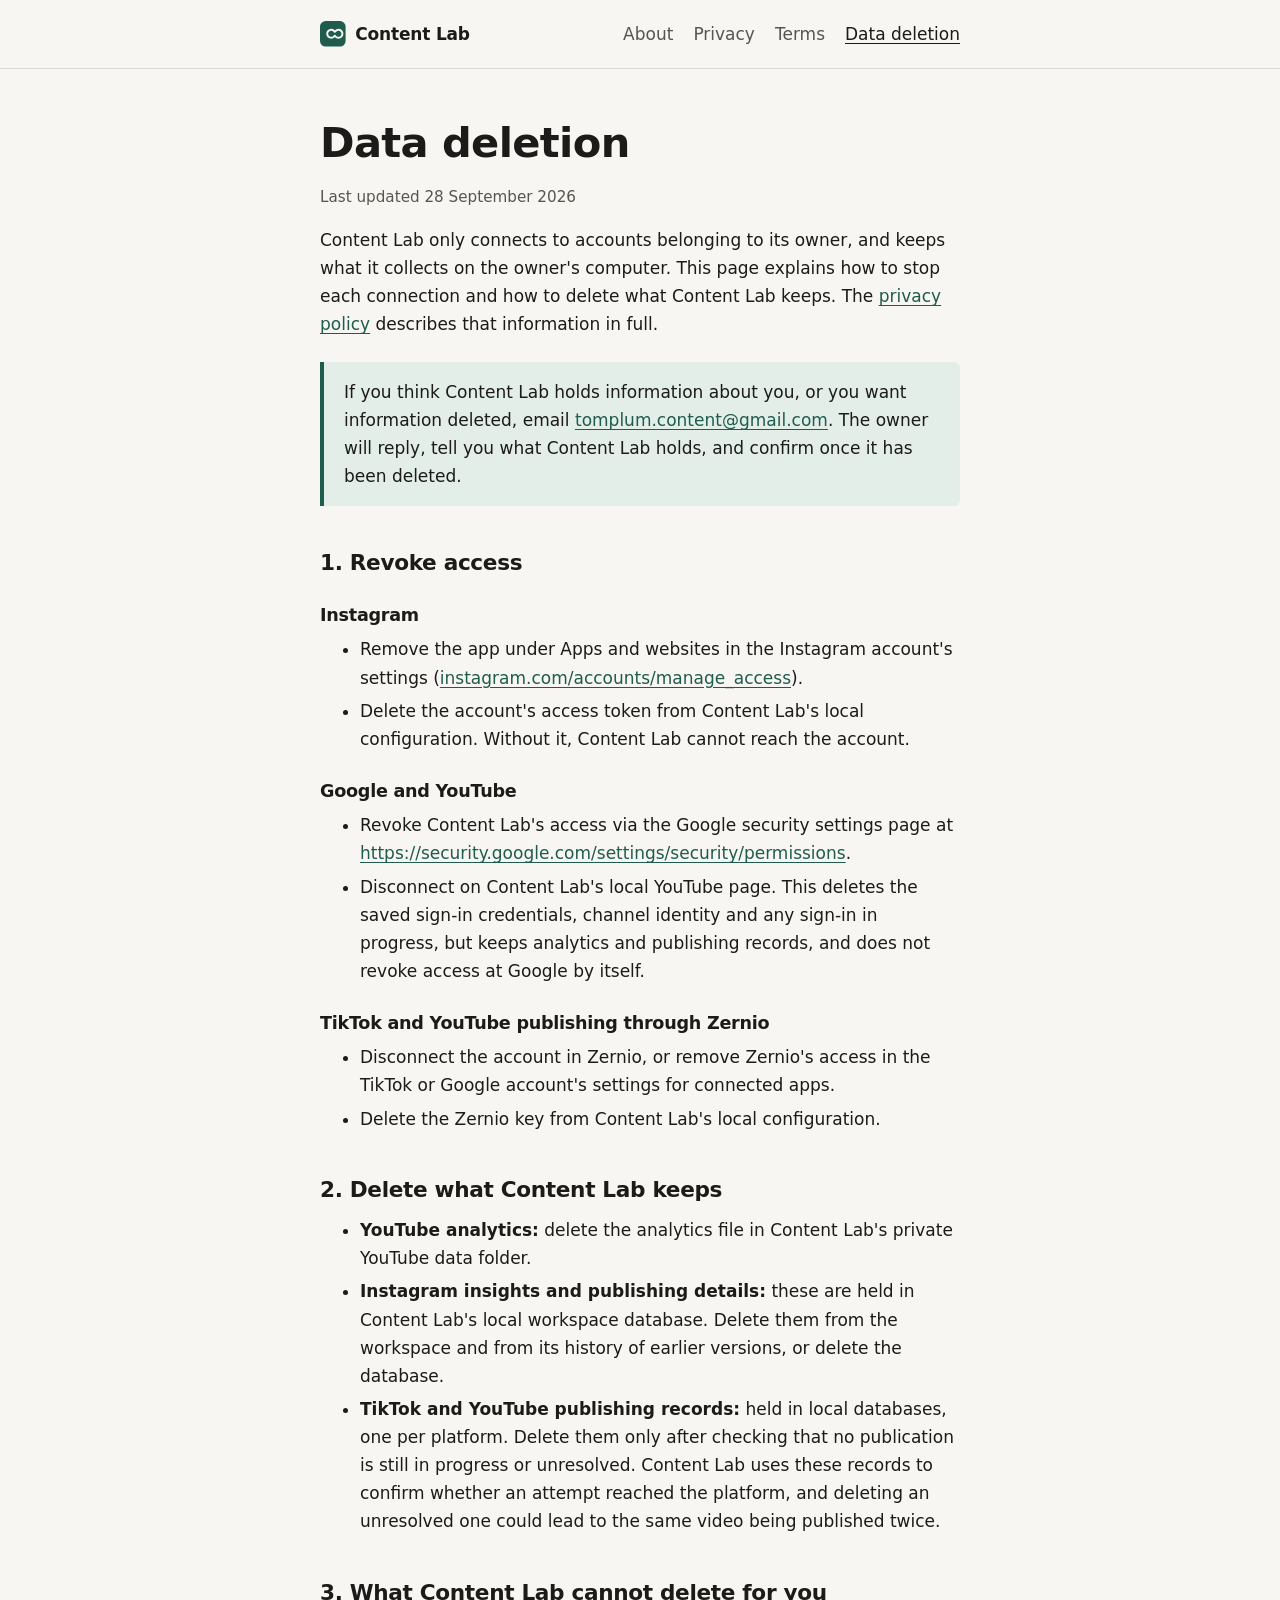
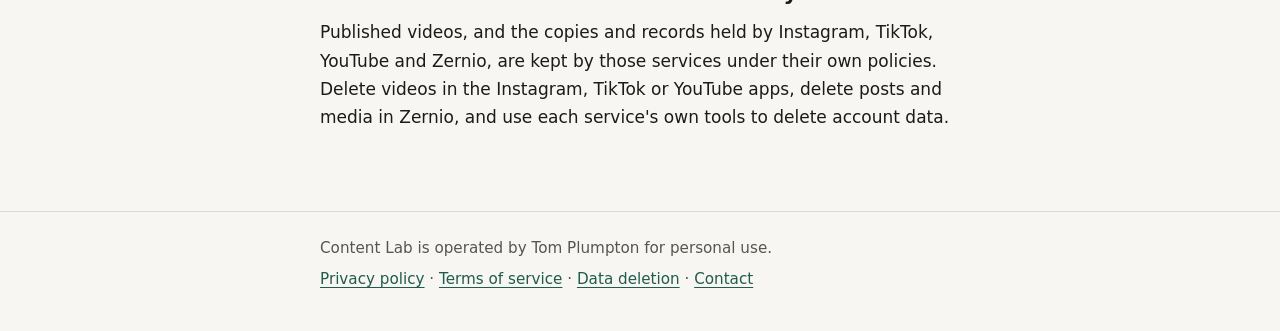
==== data-deletion/index.html @ 89e65e2d "Cover Instagram, TikTok and Zernio, and add data deletion instructions Content Lab publishes to Inst" ====
<!doctype html>
<html lang="en-GB">
<head>
  <meta charset="utf-8">
  <meta name="viewport" content="width=device-width, initial-scale=1">
  <title>Data deletion · Content Lab</title>
  <meta name="description" content="How to revoke Content Lab's access on Instagram, Google, TikTok and Zernio, and how to delete the information it keeps.">
  <link rel="icon" href="../favicon.svg" type="image/svg+xml">
  <link rel="stylesheet" href="../styles.css">
</head>
<body>
  <a class="skip" href="#main">Skip to content</a>
  <header class="site">
    <div class="wrap">
      <a class="brand" href="../" aria-label="Content Lab home">
        <svg viewBox="0 0 32 32" aria-hidden="true"><rect width="32" height="32" rx="7" fill="#1f5c4d"/><path d="M9 16a5 5 0 0 1 8.5-3.5l1 1 1-1A5 5 0 1 1 19.5 19.5l-1-1-1 1A5 5 0 0 1 9 16Z" fill="none" stroke="#f7f6f2" stroke-width="2.4" stroke-linejoin="round"/></svg>
        Content Lab
      </a>
      <nav aria-label="Site">
        <ul>
          <li><a href="../">About</a></li>
          <li><a href="../privacy/">Privacy</a></li>
          <li><a href="../terms/">Terms</a></li>
          <li><a href="./" aria-current="page">Data deletion</a></li>
        </ul>
      </nav>
    </div>
  </header>

  <main id="main">
    <div class="wrap">
      <h1>Data deletion</h1>
      <p class="meta">Last updated 28 September 2026</p>
      <p>Content Lab only connects to accounts belonging to its owner, and keeps what it collects on the owner's computer. This page explains how to stop each connection and how to delete what Content Lab keeps. The <a href="../privacy/">privacy policy</a> describes that information in full.</p>

      <div class="note">
        <p>If you think Content Lab holds information about you, or you want information deleted, email <a href="mailto:tomplum.content@gmail.com">tomplum.content@gmail.com</a>. The owner will reply, tell you what Content Lab holds, and confirm once it has been deleted.</p>
      </div>

      <h2>1. Revoke access</h2>
      <h3>Instagram</h3>
      <ul>
        <li>Remove the app under Apps and websites in the Instagram account's settings (<a href="https://www.instagram.com/accounts/manage_access/">instagram.com/accounts/manage_access</a>).</li>
        <li>Delete the account's access token from Content Lab's local configuration. Without it, Content Lab cannot reach the account.</li>
      </ul>
      <h3>Google and YouTube</h3>
      <ul>
        <li>Revoke Content Lab's access via the Google security settings page at <a href="https://security.google.com/settings/security/permissions">https://security.google.com/settings/security/permissions</a>.</li>
        <li>Disconnect on Content Lab's local YouTube page. This deletes the saved sign-in credentials, channel identity and any sign-in in progress, but keeps analytics and publishing records, and does not revoke access at Google by itself.</li>
      </ul>
      <h3>TikTok and YouTube publishing through Zernio</h3>
      <ul>
        <li>Disconnect the account in Zernio, or remove Zernio's access in the TikTok or Google account's settings for connected apps.</li>
        <li>Delete the Zernio key from Content Lab's local configuration.</li>
      </ul>

      <h2>2. Delete what Content Lab keeps</h2>
      <ul>
        <li><strong>YouTube analytics:</strong> delete the analytics file in Content Lab's private YouTube data folder.</li>
        <li><strong>Instagram insights and publishing details:</strong> these are held in Content Lab's local workspace database. Delete them from the workspace and from its history of earlier versions, or delete the database.</li>
        <li><strong>TikTok and YouTube publishing records:</strong> held in local databases, one per platform. Delete them only after checking that no publication is still in progress or unresolved. Content Lab uses these records to confirm whether an attempt reached the platform, and deleting an unresolved one could lead to the same video being published twice.</li>
      </ul>

      <h2>3. What Content Lab cannot delete for you</h2>
      <p>Published videos, and the copies and records held by Instagram, TikTok, YouTube and Zernio, are kept by those services under their own policies. Delete videos in the Instagram, TikTok or YouTube apps, delete posts and media in Zernio, and use each service's own tools to delete account data.</p>
    </div>
  </main>

  <footer class="site">
    <div class="wrap">
      <p>Content Lab is operated by Tom Plumpton for personal use.</p>
      <p><a href="../privacy/">Privacy policy</a> · <a href="../terms/">Terms of service</a> · <a href="../data-deletion/">Data deletion</a> · <a href="mailto:tomplum.content@gmail.com">Contact</a></p>
    </div>
  </footer>
</body>
</html>
---- styles.css ----
:root {
  --bg: #f7f6f2;
  --surface: #ffffff;
  --text: #1c1b19;
  --muted: #58554e;
  --line: #dedad1;
  --accent: #1f5c4d;
  --accent-soft: #e3eee9;
  --focus: #b3480f;
  --measure: 42rem;
  color-scheme: light dark;
}

@media (prefers-color-scheme: dark) {
  :root {
    --bg: #141513;
    --surface: #1d1f1c;
    --text: #ecebe6;
    --muted: #b1ada3;
    --line: #34362f;
    --accent: #8fd1bb;
    --accent-soft: #1f2e29;
    --focus: #f2a36b;
  }
}

*,
*::before,
*::after {
  box-sizing: border-box;
}

html {
  -webkit-text-size-adjust: 100%;
}

body {
  margin: 0;
  background: var(--bg);
  color: var(--text);
  font: 1.0625rem/1.65 system-ui, -apple-system, "Segoe UI", Roboto, sans-serif;
}

a {
  color: var(--accent);
  text-underline-offset: 0.18em;
  overflow-wrap: anywhere;
}

a:hover {
  text-decoration-thickness: 2px;
}

:focus-visible {
  outline: 3px solid var(--focus);
  outline-offset: 3px;
  border-radius: 2px;
}

.skip {
  position: absolute;
  left: 1rem;
  top: -3rem;
  padding: 0.5rem 0.75rem;
  background: var(--surface);
  color: var(--text);
  z-index: 1;
}

.skip:focus {
  top: 1rem;
}

.wrap {
  max-width: var(--measure);
  margin: 0 auto;
  padding: 0 1rem;
}

header.site {
  border-bottom: 1px solid var(--line);
}

header.site .wrap {
  display: flex;
  flex-wrap: wrap;
  align-items: center;
  justify-content: space-between;
  gap: 0.5rem 1.5rem;
  padding-top: 1rem;
  padding-bottom: 1rem;
}

.brand {
  display: inline-flex;
  align-items: center;
  gap: 0.6rem;
  color: var(--text);
  font-weight: 650;
  letter-spacing: -0.01em;
  text-decoration: none;
}

.brand svg {
  width: 1.6rem;
  height: 1.6rem;
  flex: none;
}

nav ul {
  display: flex;
  flex-wrap: wrap;
  gap: 0.25rem 1.25rem;
  margin: 0;
  padding: 0;
  list-style: none;
}

nav li + li {
  margin-top: 0;
}

nav a {
  display: inline-block;
  padding: 0.25rem 0;
  color: var(--muted);
  text-decoration: none;
}

nav a:hover,
nav a[aria-current="page"] {
  color: var(--text);
  text-decoration: underline;
}

main {
  padding: 3rem 0 4rem;
}

h1,
h2,
h3 {
  line-height: 1.25;
  letter-spacing: -0.015em;
}

h1 {
  margin: 0 0 1rem;
  font-size: clamp(1.9rem, 5vw, 2.6rem);
}

h2 {
  margin: 2.75rem 0 0.75rem;
  font-size: 1.35rem;
}

h3 {
  margin: 1.75rem 0 0.5rem;
  font-size: 1.1rem;
}

p,
ul,
ol,
dl {
  margin: 0 0 1rem;
}

li + li {
  margin-top: 0.35rem;
}

.lede {
  color: var(--muted);
  font-size: 1.2rem;
}

.meta {
  color: var(--muted);
  font-size: 0.95rem;
}

.links {
  display: flex;
  flex-wrap: wrap;
  gap: 0.75rem;
  margin: 1.75rem 0 0;
  padding: 0;
  list-style: none;
}

.links li + li {
  margin-top: 0;
}

.button {
  display: inline-block;
  padding: 0.6rem 1rem;
  border: 1px solid var(--accent);
  border-radius: 6px;
  font-weight: 600;
  text-decoration: none;
}

.button.primary {
  background: var(--accent);
  color: var(--bg);
}

.note {
  margin: 1.5rem 0;
  padding: 1rem 1.25rem;
  border-left: 4px solid var(--accent);
  background: var(--accent-soft);
  border-radius: 0 6px 6px 0;
}

.note > :last-child {
  margin-bottom: 0;
}

.cards {
  display: grid;
  gap: 1rem;
  grid-template-columns: repeat(auto-fit, minmax(16rem, 1fr));
  margin: 1rem 0;
}

.card {
  padding: 1.1rem 1.25rem;
  border: 1px solid var(--line);
  border-radius: 8px;
  background: var(--surface);
}

.card h3 {
  margin-top: 0;
}

.card > :last-child {
  margin-bottom: 0;
}

dl.facts dt {
  font-weight: 600;
}

dl.facts dd {
  margin: 0 0 0.9rem;
}

code {
  font-family: ui-monospace, SFMono-Regular, Menlo, Consolas, monospace;
  font-size: 0.9em;
  overflow-wrap: anywhere;
}

footer.site {
  border-top: 1px solid var(--line);
  color: var(--muted);
  font-size: 0.95rem;
}

footer.site .wrap {
  padding-top: 1.5rem;
  padding-bottom: 2rem;
}

footer.site p {
  margin: 0 0 0.4rem;
}
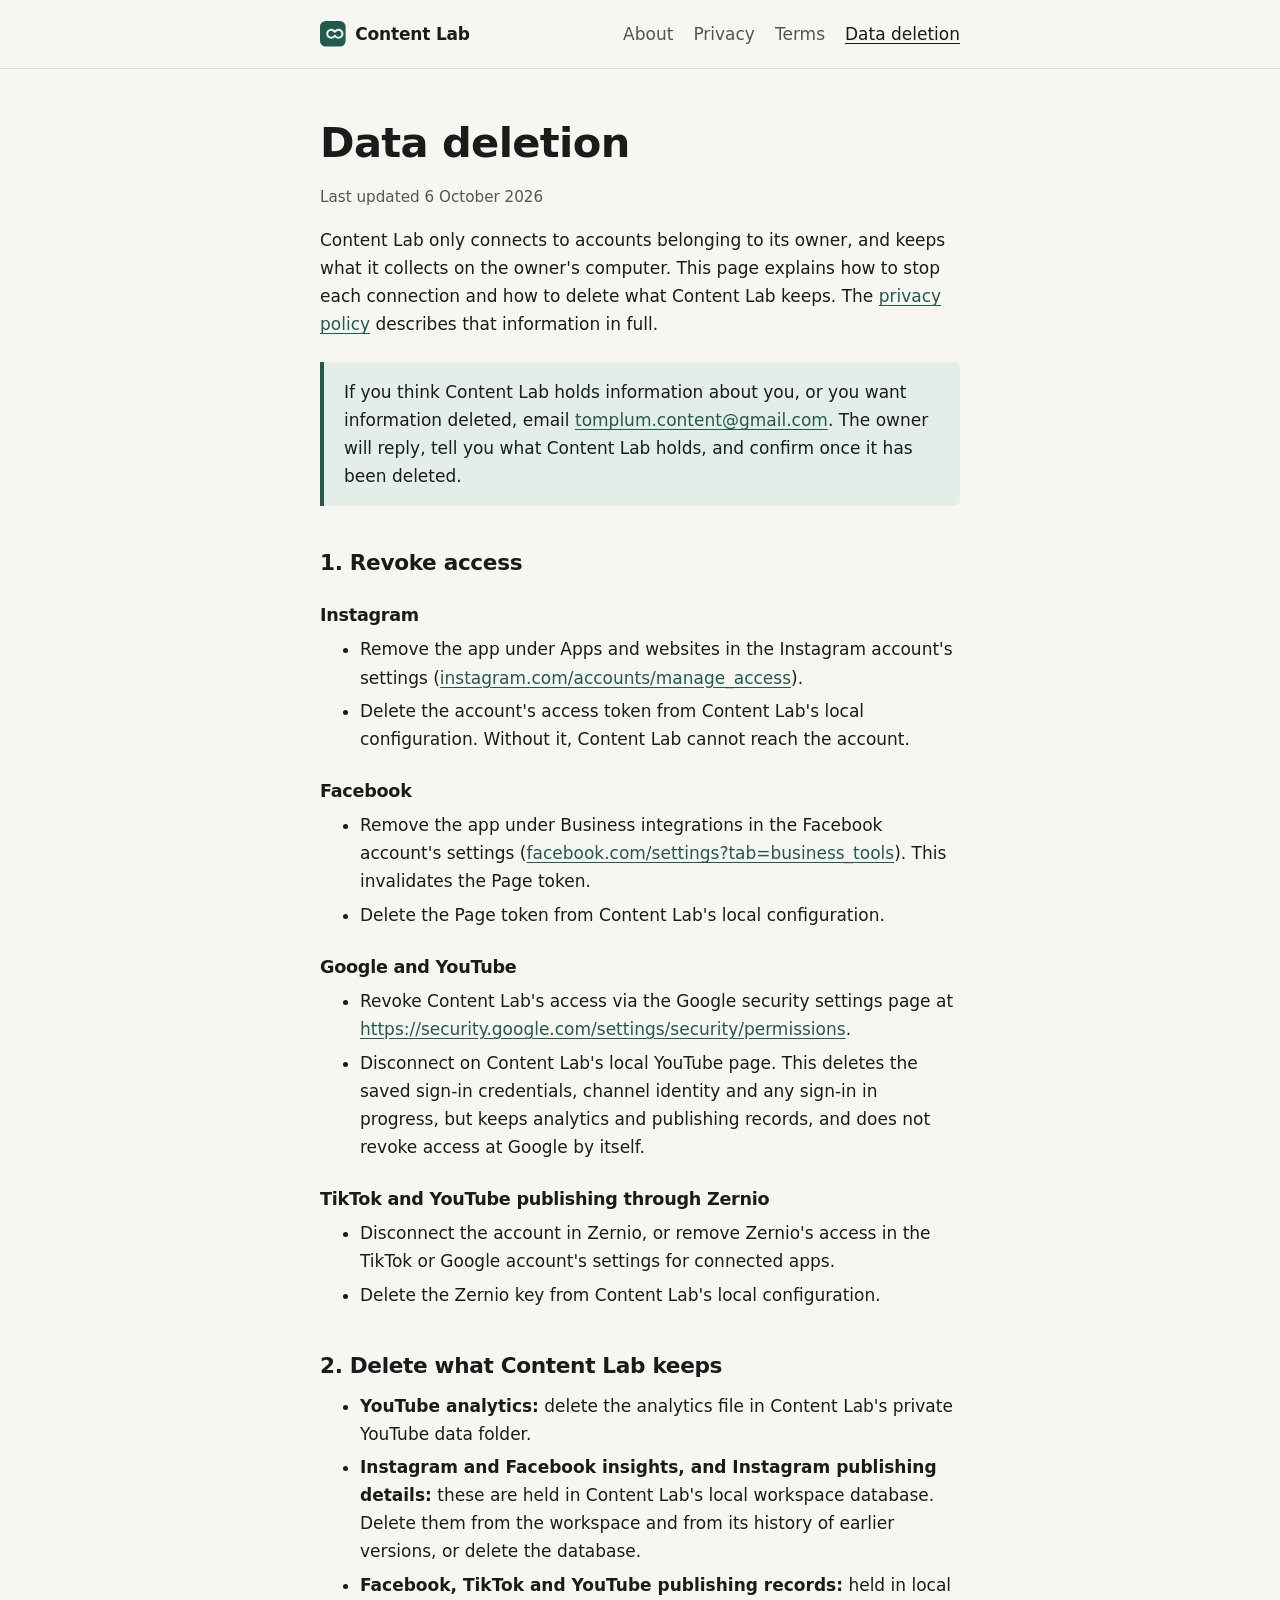
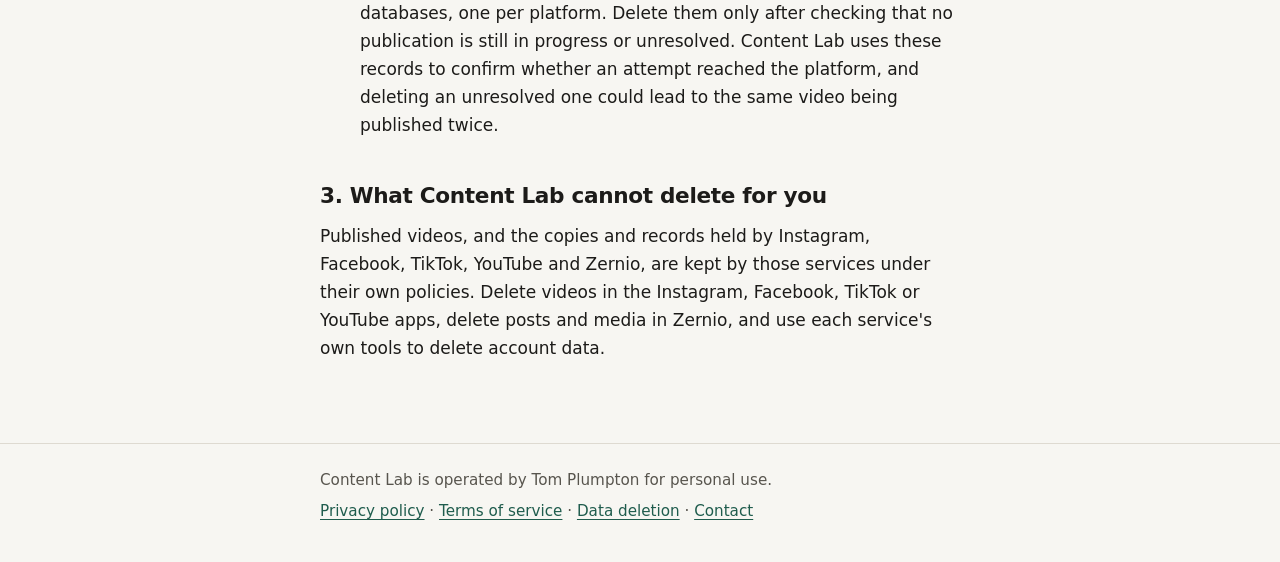
==== commit 49c8eb91: "Cover the Facebook Page connection before it is granted Content Lab will publish Loop Mechanics Reel" ====
--- a/data-deletion/index.html
+++ b/data-deletion/index.html
@@ -30,7 +30,7 @@
   <main id="main">
     <div class="wrap">
       <h1>Data deletion</h1>
-      <p class="meta">Last updated 28 September 2026</p>
+      <p class="meta">Last updated 6 October 2026</p>
       <p>Content Lab only connects to accounts belonging to its owner, and keeps what it collects on the owner's computer. This page explains how to stop each connection and how to delete what Content Lab keeps. The <a href="../privacy/">privacy policy</a> describes that information in full.</p>
 
       <div class="note">
@@ -42,6 +42,11 @@
       <ul>
         <li>Remove the app under Apps and websites in the Instagram account's settings (<a href="https://www.instagram.com/accounts/manage_access/">instagram.com/accounts/manage_access</a>).</li>
         <li>Delete the account's access token from Content Lab's local configuration. Without it, Content Lab cannot reach the account.</li>
+      </ul>
+      <h3>Facebook</h3>
+      <ul>
+        <li>Remove the app under Business integrations in the Facebook account's settings (<a href="https://www.facebook.com/settings?tab=business_tools">facebook.com/settings?tab=business_tools</a>). This invalidates the Page token.</li>
+        <li>Delete the Page token from Content Lab's local configuration.</li>
       </ul>
       <h3>Google and YouTube</h3>
       <ul>
@@ -57,12 +62,12 @@
       <h2>2. Delete what Content Lab keeps</h2>
       <ul>
         <li><strong>YouTube analytics:</strong> delete the analytics file in Content Lab's private YouTube data folder.</li>
-        <li><strong>Instagram insights and publishing details:</strong> these are held in Content Lab's local workspace database. Delete them from the workspace and from its history of earlier versions, or delete the database.</li>
-        <li><strong>TikTok and YouTube publishing records:</strong> held in local databases, one per platform. Delete them only after checking that no publication is still in progress or unresolved. Content Lab uses these records to confirm whether an attempt reached the platform, and deleting an unresolved one could lead to the same video being published twice.</li>
+        <li><strong>Instagram and Facebook insights, and Instagram publishing details:</strong> these are held in Content Lab's local workspace database. Delete them from the workspace and from its history of earlier versions, or delete the database.</li>
+        <li><strong>Facebook, TikTok and YouTube publishing records:</strong> held in local databases, one per platform. Delete them only after checking that no publication is still in progress or unresolved. Content Lab uses these records to confirm whether an attempt reached the platform, and deleting an unresolved one could lead to the same video being published twice.</li>
       </ul>
 
       <h2>3. What Content Lab cannot delete for you</h2>
-      <p>Published videos, and the copies and records held by Instagram, TikTok, YouTube and Zernio, are kept by those services under their own policies. Delete videos in the Instagram, TikTok or YouTube apps, delete posts and media in Zernio, and use each service's own tools to delete account data.</p>
+      <p>Published videos, and the copies and records held by Instagram, Facebook, TikTok, YouTube and Zernio, are kept by those services under their own policies. Delete videos in the Instagram, Facebook, TikTok or YouTube apps, delete posts and media in Zernio, and use each service's own tools to delete account data.</p>
     </div>
   </main>
 
